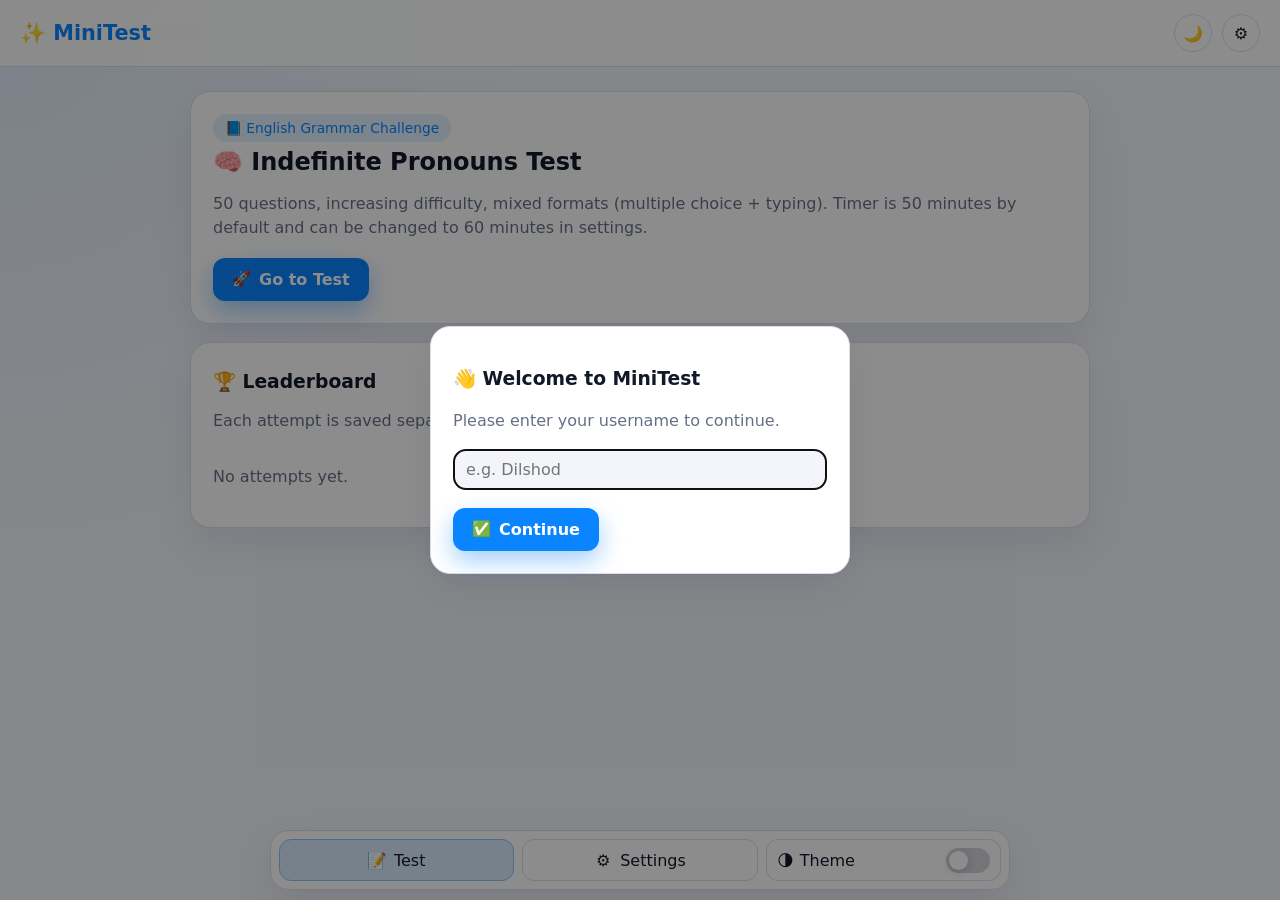
==== index.html @ 8e3eb208 "Add files via upload" ====
<!DOCTYPE html>
<html lang="en">
<head>
  <meta charset="UTF-8" />
  <meta name="viewport" content="width=device-width, initial-scale=1.0" />
  <title>MiniTest — Indefinite Pronouns</title>
  <link rel="stylesheet" href="style.css" />
</head>
<body>
  <header class="topbar">
    <h1 class="logo">✨ MiniTest</h1>
    <div class="topbar-actions">
      <button id="themeToggle" class="icon-btn theme-toggle" title="Toggle theme" aria-label="Toggle theme">
        <span id="themeToggleIcon">🌙</span>
      </button>
      <button id="settingsToggle" class="icon-btn" title="Settings" aria-label="Open settings">⚙️</button>
    </div>
  </header>

  <aside id="settingsPanel" class="settings-panel hidden" aria-hidden="true">
    <div class="settings-header">
      <h2>⚙️ Settings</h2>
      <button id="closeSettings" class="icon-btn" title="Close settings" aria-label="Close settings">✕</button>
    </div>
    <div class="settings">
      <div class="field">
        <label for="fontSize">Font size</label>
        <div class="row">
          <input id="fontSize" type="range" min="13" max="24" step="1" />
          <span id="fontSizeValue" class="value">16px</span>
        </div>
      </div>
      <div class="field">
        <label for="fontFamily">Font style</label>
        <select id="fontFamily">
          <option value="system-ui, sans-serif">System Sans</option>
          <option value="'Segoe UI', Tahoma, sans-serif">Segoe UI</option>
          <option value="-apple-system, BlinkMacSystemFont, 'SF Pro Display', sans-serif">iOS style</option>
          <option value="Georgia, 'Times New Roman', serif">Georgia</option>
        </select>
      </div>
      <div class="field">
        <label>Theme</label>
        <div class="ios-switch-row">
          <span>Light / Dark</span>
          <label class="ios-switch" for="themeSwitch">
            <input id="themeSwitch" type="checkbox" />
            <span class="ios-slider"></span>
          </label>
        </div>
      </div>
      <div class="field">
        <label for="quizDuration">Timer</label>
        <select id="quizDuration">
          <option value="50">50 minutes (default)</option>
          <option value="60">60 minutes</option>
        </select>
      </div>
      <button id="resetBtn" class="btn ghost">♻️ Reset Settings</button>
    </div>
  </aside>

  <main class="container">
    <section class="card hero-card">
      <p class="chip">📘 English Grammar Challenge</p>
      <h2>🧠 Indefinite Pronouns Test</h2>
      <p class="muted">
        50 questions, increasing difficulty, mixed formats (multiple choice + typing).
        Timer is 50 minutes by default and can be changed to 60 minutes in settings.
      </p>
      <div class="actions">
        <a href="test.html" class="btn primary"><span class="btn-icon">🚀</span> Go to Test</a>
      </div>
    </section>

    <section class="card">
      <h3>🏆 Leaderboard</h3>
      <p class="muted">Each attempt is saved separately with username, score, and finish time.</p>
      <div id="leaderboardList" class="leaderboard-list"></div>
    </section>
  </main>

  <div id="usernameModal" class="modal hidden" role="dialog" aria-modal="true" aria-labelledby="usernameTitle">
    <div class="modal-card">
      <h3 id="usernameTitle">👋 Welcome to MiniTest</h3>
      <p class="muted">Please enter your username to continue.</p>
      <input id="usernameInput" class="text-input" type="text" maxlength="24" placeholder="e.g. Dilshod" />
      <div class="actions">
        <button id="saveUsernameBtn" class="btn primary"><span class="btn-icon">✅</span> Continue</button>
      </div>
    </div>
  </div>

  <nav class="bottom-taskbar" aria-label="Quick actions">
    <a href="test.html" class="task-item active"><span class="task-ico">📝</span> Test</a>
    <button id="taskSettingsBtn" class="task-item" type="button"><span class="task-ico">⚙️</span> Settings</button>
    <div class="task-item task-theme">
      <span><span class="task-ico">🌗</span> Theme</span>
      <label class="ios-switch mini" for="taskThemeSwitch">
        <input id="taskThemeSwitch" type="checkbox" />
        <span class="ios-slider"></span>
      </label>
    </div>
  </nav>

  <script src="settings.js"></script>
</body>
</html>
---- style.css ----
:root {
  --bg: #f3f5fb;
  --surface: #ffffff;
  --text: #111827;
  --muted: #667085;
  --border: #d9deea;
  --primary: #0a84ff;
  --primary-hover: #0071e3;
  --accent: #16a34a;
  --shadow: 0 16px 40px rgba(8, 19, 45, 0.08);
  --radius: 20px;
  --font-size: 16px;
  --font-family: -apple-system, BlinkMacSystemFont, "SF Pro Display", "Segoe UI", sans-serif;
}

[data-theme="dark"] {
  --bg: #0b1220;
  --surface: #121b2e;
  --text: #f3f4f6;
  --muted: #99a6bf;
  --border: #2a3650;
  --primary: #4da3ff;
  --primary-hover: #77bbff;
  --accent: #4ade80;
  --shadow: 0 14px 40px rgba(0, 0, 0, 0.45);
}

* {
  box-sizing: border-box;
}

html, body {
  margin: 0;
  background: radial-gradient(circle at top left, rgba(10, 132, 255, 0.08), transparent 35%), var(--bg);
  color: var(--text);
  font-family: var(--font-family);
  font-size: var(--font-size);
  min-height: 100vh;
}

.topbar {
  display: flex;
  align-items: center;
  justify-content: space-between;
  padding: 14px 20px;
  position: sticky;
  top: 0;
  backdrop-filter: blur(14px);
  background: color-mix(in srgb, var(--surface) 88%, transparent);
  border-bottom: 1px solid var(--border);
  z-index: 12;
}

.topbar-actions {
  display: flex;
  align-items: center;
  gap: 10px;
}

.logo {
  margin: 0;
  font-size: 1.3rem;
  font-weight: 700;
  color: var(--primary);
  display: inline-flex;
  align-items: center;
  gap: 6px;
}

.logo-link {
  text-decoration: none;
}

.container {
  width: min(900px, 100% - 28px);
  margin: 24px auto 110px;
  display: grid;
  gap: 18px;
}

.card {
  background: var(--surface);
  border: 1px solid var(--border);
  border-radius: var(--radius);
  box-shadow: var(--shadow);
  padding: 22px;
  transition: transform 0.22s ease, box-shadow 0.22s ease, border-color 0.22s ease;
}

.card:hover {
  transform: translateY(-2px);
  box-shadow: 0 20px 44px rgba(8, 19, 45, 0.12);
}

.hero-card h2,
.card h2,
.card h3 {
  margin: 6px 0 8px;
}

.chip {
  display: inline-block;
  margin: 0;
  padding: 6px 12px;
  border-radius: 999px;
  background: color-mix(in srgb, var(--primary) 12%, var(--surface));
  color: var(--primary);
  font-size: 0.86rem;
}

.muted {
  color: var(--muted);
  line-height: 1.5;
}

.actions {
  display: flex;
  flex-wrap: wrap;
  gap: 10px;
  margin-top: 18px;
}

.btn, .icon-btn {
  border: 1px solid transparent;
  cursor: pointer;
  font: inherit;
}

.btn {
  display: inline-flex;
  align-items: center;
  justify-content: center;
  text-decoration: none;
  padding: 11px 18px;
  border-radius: 12px;
  font-weight: 600;
  transition: transform 0.16s ease, box-shadow 0.16s ease, background 0.16s ease;
  gap: 8px;
}

.btn-icon {
  font-size: 0.95em;
  line-height: 1;
}

.btn.primary {
  background: var(--primary);
  color: #fff;
  box-shadow: 0 10px 24px color-mix(in srgb, var(--primary) 38%, transparent);
}

.btn.primary:hover {
  background: var(--primary-hover);
}

.btn.ghost {
  background: transparent;
  border-color: var(--border);
  color: var(--text);
}

.btn.ghost:hover {
  background: color-mix(in srgb, var(--surface) 70%, var(--bg));
}

.btn:active {
  transform: translateY(1px) scale(0.99);
}

.icon-btn {
  width: 38px;
  height: 38px;
  border-radius: 50%;
  background: var(--surface);
  border-color: var(--border);
  color: var(--text);
  transition: transform 0.15s ease, background 0.15s ease, border-color 0.15s ease;
}

.icon-btn:hover {
  transform: translateY(-1px);
  border-color: color-mix(in srgb, var(--primary) 35%, var(--border));
  background: color-mix(in srgb, var(--surface) 84%, var(--primary));
}

.theme-toggle {
  font-size: 1rem;
}

.settings-panel {
  position: fixed;
  right: 14px;
  top: 64px;
  width: min(340px, calc(100% - 28px));
  background: var(--surface);
  border: 1px solid var(--border);
  border-radius: 20px;
  box-shadow: var(--shadow);
  padding: 14px;
  z-index: 20;
}

.settings-header {
  display: flex;
  justify-content: space-between;
  align-items: center;
}

.settings {
  display: grid;
  gap: 14px;
}

.field {
  display: grid;
  gap: 8px;
}

.field label, .small-label {
  color: var(--muted);
  font-size: 0.88rem;
  font-weight: 600;
}

.ios-switch-row {
  display: flex;
  justify-content: space-between;
  align-items: center;
  padding: 10px 12px;
  border: 1px solid var(--border);
  border-radius: 12px;
  background: var(--bg);
  color: var(--muted);
}

.ios-switch {
  position: relative;
  width: 52px;
  height: 30px;
  display: inline-flex;
}

.ios-switch.mini {
  width: 44px;
  height: 25px;
}

.ios-switch input {
  opacity: 0;
  width: 0;
  height: 0;
}

.ios-slider {
  position: absolute;
  inset: 0;
  border-radius: 999px;
  background: #d1d5db;
  transition: background 0.2s ease;
}

.ios-slider::before {
  content: "";
  position: absolute;
  width: 24px;
  height: 24px;
  left: 3px;
  top: 3px;
  border-radius: 50%;
  background: #fff;
  box-shadow: 0 2px 8px rgba(0, 0, 0, 0.18);
  transition: transform 0.2s ease;
}

.ios-switch.mini .ios-slider::before {
  width: 19px;
  height: 19px;
}

.ios-switch input:checked + .ios-slider {
  background: var(--primary);
}

.ios-switch input:checked + .ios-slider::before {
  transform: translateX(22px);
}

.ios-switch.mini input:checked + .ios-slider::before {
  transform: translateX(19px);
}

.row {
  display: flex;
  align-items: center;
  gap: 10px;
}

.value {
  width: 48px;
  text-align: right;
  color: var(--muted);
}

select,
.text-input,
input[type="range"] {
  width: 100%;
}

select,
.text-input {
  border: 1px solid var(--border);
  background: var(--bg);
  border-radius: 12px;
  padding: 10px 12px;
  color: var(--text);
  font: inherit;
}

input[type="range"] {
  accent-color: var(--primary);
}

.modal {
  position: fixed;
  inset: 0;
  background: rgba(0, 0, 0, 0.45);
  display: grid;
  place-items: center;
  z-index: 30;
  padding: 14px;
}

.modal-card {
  width: min(420px, 100%);
  background: var(--surface);
  border: 1px solid var(--border);
  border-radius: var(--radius);
  padding: 22px;
  box-shadow: var(--shadow);
}

.leaderboard-list {
  display: grid;
  gap: 10px;
  margin-top: 14px;
}

.leaderboard-item {
  border: 1px solid var(--border);
  border-radius: 14px;
  padding: 12px;
  background: color-mix(in srgb, var(--surface) 82%, var(--bg));
  transition: border-color 0.2s ease, transform 0.2s ease;
}

.leaderboard-item:hover {
  transform: translateY(-1px);
  border-color: color-mix(in srgb, var(--primary) 34%, var(--border));
}

.leaderboard-head {
  display: flex;
  justify-content: space-between;
  gap: 10px;
  flex-wrap: wrap;
}

.preview-list {
  max-height: 240px;
  overflow: auto;
  border: 1px solid var(--border);
  border-radius: 14px;
  padding: 12px;
  background: var(--bg);
}

.preview-item {
  padding: 8px 0;
  border-bottom: 1px dashed var(--border);
  color: var(--muted);
}

.preview-item:last-child {
  border-bottom: 0;
}

.quiz-header {
  display: flex;
  justify-content: space-between;
  align-items: center;
  margin-bottom: 8px;
}

.timer, .pill {
  border-radius: 999px;
  border: 1px solid var(--border);
  background: var(--bg);
  padding: 6px 12px;
  font-size: 0.9rem;
  color: var(--muted);
}

.quiz-meta {
  display: flex;
  flex-wrap: wrap;
  gap: 8px;
  margin: 14px 0;
}

.question {
  margin: 10px 0 6px;
  line-height: 1.5;
}

.options {
  list-style: none;
  margin: 14px 0;
  padding: 0;
  display: grid;
  gap: 10px;
}

.question-track {
  display: grid;
  grid-template-columns: repeat(10, minmax(0, 1fr));
  gap: 6px;
  margin-bottom: 14px;
}

.q-dot {
  border: 1px solid var(--border);
  background: var(--bg);
  color: var(--muted);
  border-radius: 9px;
  padding: 7px 0;
  text-align: center;
  font-size: 0.75rem;
  cursor: pointer;
}

.q-dot.current {
  border-color: var(--primary);
  background: color-mix(in srgb, var(--primary) 18%, var(--surface));
  color: var(--text);
}

.q-dot.answered {
  border-color: color-mix(in srgb, var(--accent) 40%, var(--border));
  background: color-mix(in srgb, var(--accent) 20%, var(--surface));
}

.options li {
  border: 2px solid var(--border);
  background: color-mix(in srgb, var(--surface) 84%, var(--bg));
  border-radius: 12px;
  padding: 12px;
  cursor: pointer;
  transition: border-color 0.15s ease, transform 0.15s ease, background 0.15s ease;
}

.options li:hover {
  transform: translateY(-1px);
  border-color: color-mix(in srgb, var(--primary) 35%, var(--border));
}

.options li.selected {
  border-color: var(--primary);
  background: color-mix(in srgb, var(--primary) 14%, var(--surface));
}

.bottom-taskbar {
  position: fixed;
  left: 50%;
  transform: translateX(-50%);
  bottom: 10px;
  width: min(740px, calc(100% - 20px));
  z-index: 25;
  border: 1px solid var(--border);
  background: color-mix(in srgb, var(--surface) 86%, transparent);
  backdrop-filter: blur(16px);
  border-radius: 18px;
  box-shadow: var(--shadow);
  padding: 8px;
  display: grid;
  grid-template-columns: 1fr 1fr 1fr;
  gap: 8px;
}

.task-item {
  border: 1px solid var(--border);
  background: var(--surface);
  color: var(--text);
  min-height: 42px;
  border-radius: 12px;
  text-decoration: none;
  display: inline-flex;
  align-items: center;
  justify-content: center;
  gap: 8px;
  font-weight: 600;
  font: inherit;
  cursor: pointer;
}

.task-ico {
  display: inline-flex;
  width: 18px;
  justify-content: center;
}

.task-item.active {
  border-color: color-mix(in srgb, var(--primary) 35%, var(--border));
  background: color-mix(in srgb, var(--primary) 16%, var(--surface));
}

.task-theme {
  justify-content: space-between;
  padding: 0 10px;
}

.score {
  color: var(--accent);
  font-size: 1.35rem;
  font-weight: 700;
}

.hidden {
  display: none !important;
}

@media (max-width: 900px) {
  .question-track {
    grid-template-columns: repeat(8, minmax(0, 1fr));
  }
}

@media (max-width: 640px) {
  .topbar {
    padding: 12px 14px;
  }

  .container {
    width: calc(100% - 18px);
    margin-top: 16px;
    gap: 14px;
  }

  .card {
    padding: 16px;
    border-radius: 16px;
  }

  .settings-panel {
    right: 9px;
    top: 58px;
    width: calc(100% - 18px);
    border-radius: 16px;
  }

  .actions {
    gap: 8px;
  }

  .btn {
    width: 100%;
  }

  .question-track {
    grid-template-columns: repeat(6, minmax(0, 1fr));
  }

  .bottom-taskbar {
    width: calc(100% - 12px);
    bottom: 6px;
    border-radius: 14px;
    padding: 6px;
    gap: 6px;
  }

  .task-item {
    min-height: 38px;
    font-size: 0.86rem;
  }
}
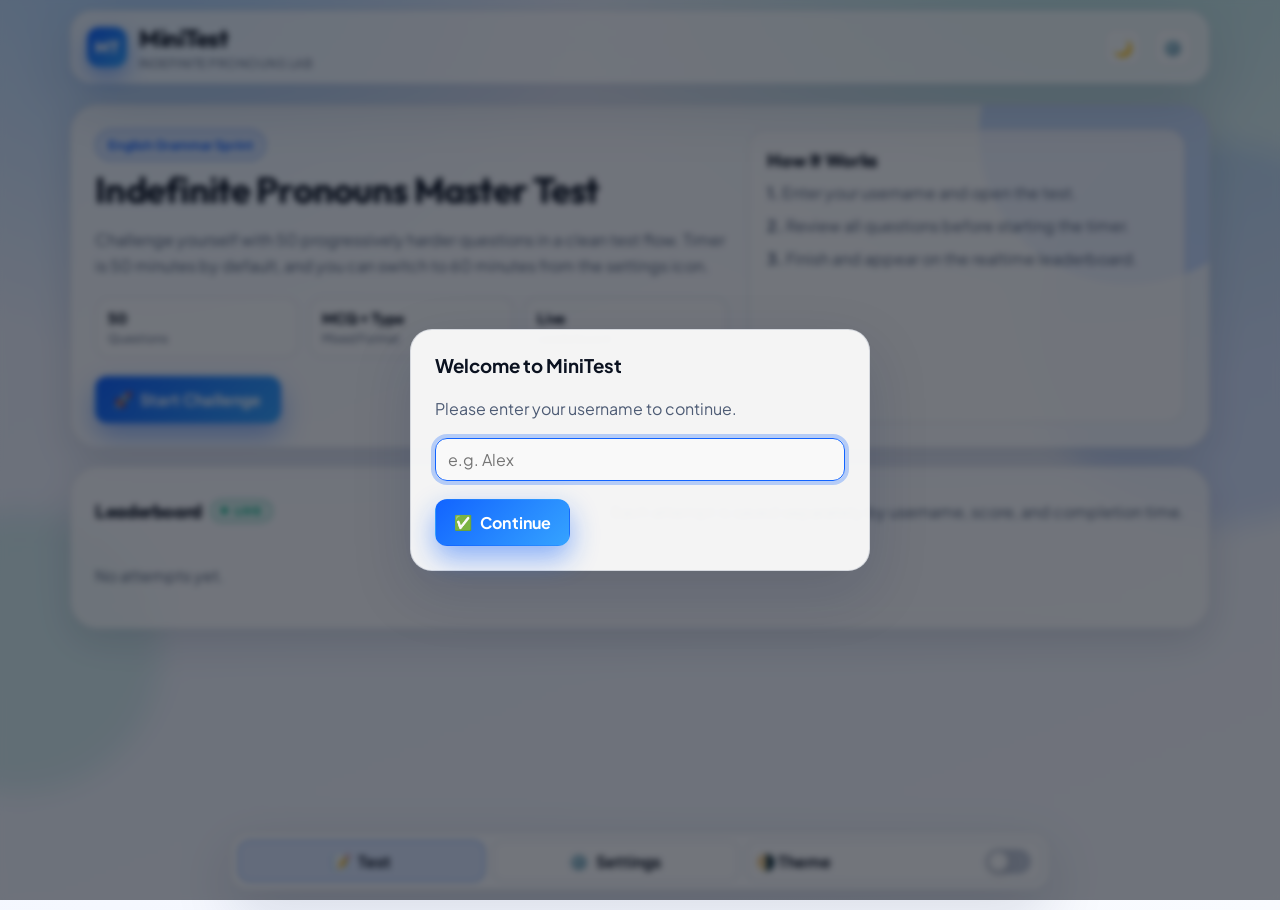
==== commit 6e7022fd: "Add files via upload" ====
--- a/index.html
+++ b/index.html
@@ -3,106 +3,145 @@
 <head>
   <meta charset="UTF-8" />
   <meta name="viewport" content="width=device-width, initial-scale=1.0" />
-  <title>MiniTest — Indefinite Pronouns</title>
+  <title>MiniTest - Indefinite Pronouns</title>
+  <link rel="preconnect" href="https://fonts.googleapis.com" />
+  <link rel="preconnect" href="https://fonts.gstatic.com" crossorigin />
+  <link href="https://fonts.googleapis.com/css2?family=Outfit:wght@500;600;700;800&family=Plus+Jakarta+Sans:wght@400;500;600;700&family=Source+Serif+4:opsz,wght@8..60,400;8..60,600&display=swap" rel="stylesheet" />
   <link rel="stylesheet" href="style.css" />
 </head>
 <body>
-  <header class="topbar">
-    <h1 class="logo">✨ MiniTest</h1>
-    <div class="topbar-actions">
-      <button id="themeToggle" class="icon-btn theme-toggle" title="Toggle theme" aria-label="Toggle theme">
-        <span id="themeToggleIcon">🌙</span>
-      </button>
-      <button id="settingsToggle" class="icon-btn" title="Settings" aria-label="Open settings">⚙️</button>
-    </div>
-  </header>
-
-  <aside id="settingsPanel" class="settings-panel hidden" aria-hidden="true">
-    <div class="settings-header">
-      <h2>⚙️ Settings</h2>
-      <button id="closeSettings" class="icon-btn" title="Close settings" aria-label="Close settings">✕</button>
-    </div>
-    <div class="settings">
-      <div class="field">
-        <label for="fontSize">Font size</label>
-        <div class="row">
-          <input id="fontSize" type="range" min="13" max="24" step="1" />
-          <span id="fontSizeValue" class="value">16px</span>
+  <div class="app-shell">
+    <header class="topbar">
+      <div class="brand-group">
+        <div class="logo-mark">MT</div>
+        <div>
+          <h1 class="logo">MiniTest</h1>
+          <p class="logo-sub">Indefinite Pronouns Lab</p>
         </div>
       </div>
-      <div class="field">
-        <label for="fontFamily">Font style</label>
-        <select id="fontFamily">
-          <option value="system-ui, sans-serif">System Sans</option>
-          <option value="'Segoe UI', Tahoma, sans-serif">Segoe UI</option>
-          <option value="-apple-system, BlinkMacSystemFont, 'SF Pro Display', sans-serif">iOS style</option>
-          <option value="Georgia, 'Times New Roman', serif">Georgia</option>
-        </select>
+      <div class="topbar-actions">
+        <button id="themeToggle" class="icon-btn theme-toggle" title="Toggle theme" aria-label="Toggle theme">
+          <span id="themeToggleIcon">🌙</span>
+        </button>
+        <button id="settingsToggle" class="icon-btn" title="Settings" aria-label="Open settings">⚙️</button>
       </div>
-      <div class="field">
-        <label>Theme</label>
-        <div class="ios-switch-row">
-          <span>Light / Dark</span>
-          <label class="ios-switch" for="themeSwitch">
-            <input id="themeSwitch" type="checkbox" />
-            <span class="ios-slider"></span>
-          </label>
+    </header>
+
+    <aside id="settingsPanel" class="settings-panel hidden" aria-hidden="true">
+      <div class="settings-header">
+        <h2>Settings</h2>
+        <button id="closeSettings" class="icon-btn" title="Close settings" aria-label="Close settings">✕</button>
+      </div>
+      <div class="settings">
+        <div class="field">
+          <label for="fontSize">Font size</label>
+          <div class="row">
+            <input id="fontSize" type="range" min="13" max="24" step="1" />
+            <span id="fontSizeValue" class="value">16px</span>
+          </div>
+        </div>
+        <div class="field">
+          <label for="fontFamily">Font style</label>
+          <select id="fontFamily">
+            <option value="'Plus Jakarta Sans', 'Segoe UI', sans-serif">Jakarta Sans</option>
+            <option value="'Outfit', 'Segoe UI', sans-serif">Outfit</option>
+            <option value="'Source Serif 4', Georgia, serif">Source Serif 4</option>
+          </select>
+        </div>
+        <div class="field">
+          <label>Theme</label>
+          <div class="ios-switch-row">
+            <span>Light / Dark</span>
+            <label class="ios-switch" for="themeSwitch">
+              <input id="themeSwitch" type="checkbox" />
+              <span class="ios-slider"></span>
+            </label>
+          </div>
+        </div>
+        <div class="field">
+          <label for="quizDuration">Timer</label>
+          <select id="quizDuration">
+            <option value="50">50 minutes (default)</option>
+            <option value="60">60 minutes</option>
+          </select>
+        </div>
+        <button id="resetBtn" class="btn ghost">Reset Settings</button>
+      </div>
+    </aside>
+
+    <main class="container">
+      <section class="card hero-card">
+        <div class="hero-layout">
+          <div class="hero-copy">
+            <p class="chip">English Grammar Sprint</p>
+            <h2>Indefinite Pronouns Master Test</h2>
+            <p class="muted">
+              Challenge yourself with 50 progressively harder questions in a clean test flow.
+              Timer is 50 minutes by default, and you can switch to 60 minutes from the settings icon.
+            </p>
+            <div class="hero-stats">
+              <div class="stat-pill">
+                <strong>50</strong>
+                <span>Questions</span>
+              </div>
+              <div class="stat-pill">
+                <strong>MCQ + Type</strong>
+                <span>Mixed Format</span>
+              </div>
+              <div class="stat-pill">
+                <strong>Live</strong>
+                <span>Leaderboard</span>
+              </div>
+            </div>
+            <div class="actions">
+              <a href="test.html" class="btn primary"><span class="btn-icon">🚀</span> Start Challenge</a>
+            </div>
+          </div>
+
+          <aside class="hero-panel">
+            <h3>How It Works</h3>
+            <div class="feature-list">
+              <p><strong>1.</strong> Enter your username and open the test.</p>
+              <p><strong>2.</strong> Review all questions before starting the timer.</p>
+              <p><strong>3.</strong> Finish and appear on the realtime leaderboard.</p>
+            </div>
+          </aside>
+        </div>
+      </section>
+
+      <section class="card leaderboard-card">
+        <div class="leaderboard-headline">
+          <h3 class="leaderboard-title">Leaderboard <span class="live-pill">LIVE</span></h3>
+          <span class="muted">Each attempt is saved separately by username, score, and completion time.</span>
+        </div>
+        <div id="leaderboardList" class="leaderboard-list"></div>
+      </section>
+    </main>
+
+    <div id="usernameModal" class="modal hidden" role="dialog" aria-modal="true" aria-labelledby="usernameTitle">
+      <div class="modal-card">
+        <h3 id="usernameTitle">Welcome to MiniTest</h3>
+        <p class="muted">Please enter your username to continue.</p>
+        <input id="usernameInput" class="text-input" type="text" maxlength="24" placeholder="e.g. Alex" />
+        <div class="actions">
+          <button id="saveUsernameBtn" class="btn primary"><span class="btn-icon">✅</span> Continue</button>
         </div>
       </div>
-      <div class="field">
-        <label for="quizDuration">Timer</label>
-        <select id="quizDuration">
-          <option value="50">50 minutes (default)</option>
-          <option value="60">60 minutes</option>
-        </select>
+    </div>
+
+    <nav class="bottom-taskbar" aria-label="Quick actions">
+      <a href="test.html" class="task-item active"><span class="task-ico">📝</span> Test</a>
+      <button id="taskSettingsBtn" class="task-item" type="button"><span class="task-ico">⚙️</span> Settings</button>
+      <div class="task-item task-theme">
+        <span><span class="task-ico">🌗</span> Theme</span>
+        <label class="ios-switch mini" for="taskThemeSwitch">
+          <input id="taskThemeSwitch" type="checkbox" />
+          <span class="ios-slider"></span>
+        </label>
       </div>
-      <button id="resetBtn" class="btn ghost">♻️ Reset Settings</button>
-    </div>
-  </aside>
-
-  <main class="container">
-    <section class="card hero-card">
-      <p class="chip">📘 English Grammar Challenge</p>
-      <h2>🧠 Indefinite Pronouns Test</h2>
-      <p class="muted">
-        50 questions, increasing difficulty, mixed formats (multiple choice + typing).
-        Timer is 50 minutes by default and can be changed to 60 minutes in settings.
-      </p>
-      <div class="actions">
-        <a href="test.html" class="btn primary"><span class="btn-icon">🚀</span> Go to Test</a>
-      </div>
-    </section>
-
-    <section class="card">
-      <h3>🏆 Leaderboard</h3>
-      <p class="muted">Each attempt is saved separately with username, score, and finish time.</p>
-      <div id="leaderboardList" class="leaderboard-list"></div>
-    </section>
-  </main>
-
-  <div id="usernameModal" class="modal hidden" role="dialog" aria-modal="true" aria-labelledby="usernameTitle">
-    <div class="modal-card">
-      <h3 id="usernameTitle">👋 Welcome to MiniTest</h3>
-      <p class="muted">Please enter your username to continue.</p>
-      <input id="usernameInput" class="text-input" type="text" maxlength="24" placeholder="e.g. Dilshod" />
-      <div class="actions">
-        <button id="saveUsernameBtn" class="btn primary"><span class="btn-icon">✅</span> Continue</button>
-      </div>
-    </div>
+    </nav>
   </div>
-
-  <nav class="bottom-taskbar" aria-label="Quick actions">
-    <a href="test.html" class="task-item active"><span class="task-ico">📝</span> Test</a>
-    <button id="taskSettingsBtn" class="task-item" type="button"><span class="task-ico">⚙️</span> Settings</button>
-    <div class="task-item task-theme">
-      <span><span class="task-ico">🌗</span> Theme</span>
-      <label class="ios-switch mini" for="taskThemeSwitch">
-        <input id="taskThemeSwitch" type="checkbox" />
-        <span class="ios-slider"></span>
-      </label>
-    </div>
-  </nav>
 
   <script src="settings.js"></script>
 </body>
-</html>
+</html>
--- a/style.css
+++ b/style.css
@@ -1,209 +1,385 @@
 :root {
-  --bg: #f3f5fb;
-  --surface: #ffffff;
-  --text: #111827;
-  --muted: #667085;
-  --border: #d9deea;
-  --primary: #0a84ff;
-  --primary-hover: #0071e3;
-  --accent: #16a34a;
-  --shadow: 0 16px 40px rgba(8, 19, 45, 0.08);
-  --radius: 20px;
+  --bg: #edf2ff;
+  --bg-soft: #f9fbff;
+  --surface: rgba(255, 255, 255, 0.78);
+  --surface-strong: #ffffff;
+  --surface-muted: rgba(255, 255, 255, 0.52);
+  --text: #0b1220;
+  --muted: #4e5c75;
+  --border: rgba(28, 53, 94, 0.14);
+  --primary: #1264ff;
+  --primary-2: #35a3ff;
+  --accent: #16b78d;
+  --warning: #f39a2f;
+  --danger: #dd4c51;
+  --ring: rgba(18, 100, 255, 0.28);
+  --radius-xl: 28px;
+  --radius-lg: 18px;
+  --radius-md: 14px;
+  --shadow-soft: 0 22px 60px rgba(12, 30, 66, 0.15);
+  --shadow-card: 0 14px 38px rgba(11, 25, 55, 0.12);
   --font-size: 16px;
-  --font-family: -apple-system, BlinkMacSystemFont, "SF Pro Display", "Segoe UI", sans-serif;
+  --font-family: "Plus Jakarta Sans", "Segoe UI", sans-serif;
+  --font-display: "Outfit", "Segoe UI", sans-serif;
 }
 
 [data-theme="dark"] {
-  --bg: #0b1220;
-  --surface: #121b2e;
-  --text: #f3f4f6;
-  --muted: #99a6bf;
-  --border: #2a3650;
-  --primary: #4da3ff;
-  --primary-hover: #77bbff;
-  --accent: #4ade80;
-  --shadow: 0 14px 40px rgba(0, 0, 0, 0.45);
+  --bg: #050b18;
+  --bg-soft: #0a1326;
+  --surface: rgba(12, 22, 42, 0.74);
+  --surface-strong: #101d34;
+  --surface-muted: rgba(21, 34, 58, 0.72);
+  --text: #eef4ff;
+  --muted: #a2b5d6;
+  --border: rgba(112, 151, 212, 0.24);
+  --primary: #5aa2ff;
+  --primary-2: #76d5ff;
+  --accent: #4ad8a4;
+  --warning: #f9ba52;
+  --danger: #ff7f8a;
+  --ring: rgba(102, 174, 255, 0.38);
+  --shadow-soft: 0 24px 66px rgba(0, 0, 0, 0.45);
+  --shadow-card: 0 16px 44px rgba(0, 0, 0, 0.35);
 }
 
 * {
   box-sizing: border-box;
 }
 
-html, body {
+html,
+body {
   margin: 0;
-  background: radial-gradient(circle at top left, rgba(10, 132, 255, 0.08), transparent 35%), var(--bg);
+  min-height: 100%;
   color: var(--text);
   font-family: var(--font-family);
   font-size: var(--font-size);
+  text-rendering: optimizeLegibility;
+  -webkit-font-smoothing: antialiased;
+}
+
+body {
+  background:
+    radial-gradient(circle at 12% -10%, rgba(53, 163, 255, 0.35), transparent 30%),
+    radial-gradient(circle at 86% -22%, rgba(22, 183, 141, 0.3), transparent 38%),
+    linear-gradient(158deg, var(--bg) 0%, var(--bg-soft) 100%);
+}
+
+body::before,
+body::after {
+  content: "";
+  position: fixed;
+  z-index: -1;
+  pointer-events: none;
+  border-radius: 999px;
+  filter: blur(14px);
+}
+
+body::before {
+  width: 380px;
+  height: 380px;
+  right: -130px;
+  top: 16vh;
+  background: color-mix(in srgb, var(--primary) 30%, transparent);
+  opacity: 0.42;
+}
+
+body::after {
+  width: 280px;
+  height: 280px;
+  left: -120px;
+  bottom: 12vh;
+  background: color-mix(in srgb, var(--accent) 34%, transparent);
+  opacity: 0.34;
+}
+
+.app-shell {
   min-height: 100vh;
 }
 
 .topbar {
-  display: flex;
-  align-items: center;
-  justify-content: space-between;
-  padding: 14px 20px;
   position: sticky;
   top: 0;
-  backdrop-filter: blur(14px);
-  background: color-mix(in srgb, var(--surface) 88%, transparent);
-  border-bottom: 1px solid var(--border);
-  z-index: 12;
-}
-
-.topbar-actions {
-  display: flex;
-  align-items: center;
-  gap: 10px;
+  z-index: 22;
+  margin: 10px auto 0;
+  width: min(1140px, calc(100% - 24px));
+  padding: 12px 16px;
+  display: flex;
+  align-items: center;
+  justify-content: space-between;
+  border: 1px solid var(--border);
+  border-radius: 22px;
+  background: color-mix(in srgb, var(--surface) 90%, transparent);
+  box-shadow: var(--shadow-soft);
+  backdrop-filter: blur(16px);
+}
+
+.brand-group {
+  display: inline-flex;
+  align-items: center;
+  gap: 12px;
+}
+
+.logo-link {
+  text-decoration: none;
+  color: inherit;
+}
+
+.logo-mark {
+  width: 40px;
+  height: 40px;
+  border-radius: 12px;
+  display: grid;
+  place-items: center;
+  font-family: var(--font-display);
+  font-weight: 800;
+  letter-spacing: 0.02em;
+  color: #fff;
+  background: linear-gradient(135deg, var(--primary), var(--primary-2));
+  box-shadow: 0 10px 22px color-mix(in srgb, var(--primary) 46%, transparent);
 }
 
 .logo {
   margin: 0;
-  font-size: 1.3rem;
-  font-weight: 700;
-  color: var(--primary);
+  font-family: var(--font-display);
+  font-size: clamp(1.18rem, 1rem + 0.8vw, 1.5rem);
+  font-weight: 750;
+  letter-spacing: -0.02em;
+}
+
+.logo-sub {
+  margin: 2px 0 0;
+  color: var(--muted);
+  font-size: 0.76rem;
+  letter-spacing: 0.04em;
+  text-transform: uppercase;
+}
+
+.topbar-actions {
   display: inline-flex;
   align-items: center;
-  gap: 6px;
-}
-
-.logo-link {
-  text-decoration: none;
+  gap: 10px;
 }
 
 .container {
-  width: min(900px, 100% - 28px);
-  margin: 24px auto 110px;
+  width: min(1140px, calc(100% - 24px));
+  margin: 20px auto 110px;
   display: grid;
   gap: 18px;
 }
 
 .card {
-  background: var(--surface);
-  border: 1px solid var(--border);
-  border-radius: var(--radius);
-  box-shadow: var(--shadow);
-  padding: 22px;
-  transition: transform 0.22s ease, box-shadow 0.22s ease, border-color 0.22s ease;
-}
-
-.card:hover {
-  transform: translateY(-2px);
-  box-shadow: 0 20px 44px rgba(8, 19, 45, 0.12);
-}
-
-.hero-card h2,
+  border: 1px solid var(--border);
+  border-radius: var(--radius-xl);
+  background: color-mix(in srgb, var(--surface) 92%, transparent);
+  box-shadow: var(--shadow-card);
+  backdrop-filter: blur(12px);
+  padding: 24px;
+}
+
+.hero-card {
+  overflow: hidden;
+  position: relative;
+}
+
+.hero-card::before {
+  content: "";
+  position: absolute;
+  width: 300px;
+  height: 300px;
+  top: -120px;
+  right: -70px;
+  border-radius: 999px;
+  background: color-mix(in srgb, var(--primary) 18%, transparent);
+}
+
+.hero-layout {
+  position: relative;
+  display: grid;
+  grid-template-columns: minmax(0, 1.45fr) minmax(260px, 1fr);
+  gap: 20px;
+}
+
+.hero-copy h2,
 .card h2,
 .card h3 {
-  margin: 6px 0 8px;
+  margin: 8px 0 10px;
+  font-family: var(--font-display);
+  letter-spacing: -0.02em;
+}
+
+.hero-copy h2 {
+  font-size: clamp(1.46rem, 1.06rem + 1.5vw, 2.25rem);
+  line-height: 1.18;
 }
 
 .chip {
-  display: inline-block;
+  display: inline-flex;
+  align-items: center;
+  gap: 8px;
   margin: 0;
-  padding: 6px 12px;
+  padding: 7px 12px;
   border-radius: 999px;
-  background: color-mix(in srgb, var(--primary) 12%, var(--surface));
+  border: 1px solid color-mix(in srgb, var(--primary) 35%, var(--border));
+  background: color-mix(in srgb, var(--primary) 12%, transparent);
   color: var(--primary);
-  font-size: 0.86rem;
+  font-size: 0.8rem;
+  font-weight: 700;
 }
 
 .muted {
   color: var(--muted);
-  line-height: 1.5;
+  line-height: 1.6;
+}
+
+.hero-stats {
+  margin-top: 18px;
+  display: grid;
+  grid-template-columns: repeat(3, minmax(0, 1fr));
+  gap: 10px;
+}
+
+.stat-pill {
+  border: 1px solid var(--border);
+  background: var(--surface-muted);
+  border-radius: 14px;
+  padding: 11px 12px;
+  display: grid;
+  gap: 2px;
+}
+
+.stat-pill strong {
+  font-family: var(--font-display);
+  font-size: 0.95rem;
+  letter-spacing: -0.01em;
+}
+
+.stat-pill span {
+  color: var(--muted);
+  font-size: 0.76rem;
+}
+
+.hero-panel {
+  border: 1px solid var(--border);
+  background: color-mix(in srgb, var(--surface-strong) 72%, transparent);
+  border-radius: var(--radius-lg);
+  padding: 18px;
+  align-self: stretch;
+}
+
+.hero-panel h3 {
+  margin-top: 0;
+}
+
+.feature-list {
+  display: grid;
+  gap: 12px;
+}
+
+.feature-list p {
+  margin: 0;
+  color: var(--muted);
 }
 
 .actions {
+  margin-top: 18px;
   display: flex;
   flex-wrap: wrap;
   gap: 10px;
-  margin-top: 18px;
-}
-
-.btn, .icon-btn {
+}
+
+.btn,
+.icon-btn {
   border: 1px solid transparent;
+  font: inherit;
   cursor: pointer;
-  font: inherit;
 }
 
 .btn {
+  text-decoration: none;
   display: inline-flex;
   align-items: center;
   justify-content: center;
-  text-decoration: none;
-  padding: 11px 18px;
+  gap: 8px;
+  padding: 12px 18px;
   border-radius: 12px;
-  font-weight: 600;
-  transition: transform 0.16s ease, box-shadow 0.16s ease, background 0.16s ease;
-  gap: 8px;
+  font-weight: 700;
+  letter-spacing: 0.01em;
+  transition: transform 0.16s ease, box-shadow 0.2s ease, border-color 0.2s ease, background 0.2s ease;
+}
+
+.btn.primary {
+  color: #fff;
+  background: linear-gradient(135deg, var(--primary) 0%, var(--primary-2) 100%);
+  box-shadow: 0 12px 28px color-mix(in srgb, var(--primary) 48%, transparent);
+}
+
+.btn.primary:hover {
+  transform: translateY(-1px);
+  box-shadow: 0 16px 30px color-mix(in srgb, var(--primary) 56%, transparent);
+}
+
+.btn.ghost {
+  color: var(--text);
+  border-color: var(--border);
+  background: var(--surface-muted);
+}
+
+.btn.ghost:hover {
+  transform: translateY(-1px);
+  border-color: color-mix(in srgb, var(--primary) 38%, var(--border));
+}
+
+.btn:active {
+  transform: translateY(0);
 }
 
 .btn-icon {
-  font-size: 0.95em;
+  font-size: 0.92em;
   line-height: 1;
 }
 
-.btn.primary {
-  background: var(--primary);
-  color: #fff;
-  box-shadow: 0 10px 24px color-mix(in srgb, var(--primary) 38%, transparent);
-}
-
-.btn.primary:hover {
-  background: var(--primary-hover);
-}
-
-.btn.ghost {
-  background: transparent;
+.icon-btn {
+  width: 40px;
+  height: 40px;
+  border-radius: 12px;
+  display: grid;
+  place-items: center;
+  background: var(--surface-muted);
   border-color: var(--border);
   color: var(--text);
-}
-
-.btn.ghost:hover {
-  background: color-mix(in srgb, var(--surface) 70%, var(--bg));
-}
-
-.btn:active {
-  transform: translateY(1px) scale(0.99);
-}
-
-.icon-btn {
-  width: 38px;
-  height: 38px;
-  border-radius: 50%;
-  background: var(--surface);
-  border-color: var(--border);
-  color: var(--text);
-  transition: transform 0.15s ease, background 0.15s ease, border-color 0.15s ease;
+  transition: transform 0.16s ease, border-color 0.16s ease, background 0.16s ease;
 }
 
 .icon-btn:hover {
   transform: translateY(-1px);
-  border-color: color-mix(in srgb, var(--primary) 35%, var(--border));
-  background: color-mix(in srgb, var(--surface) 84%, var(--primary));
-}
-
-.theme-toggle {
-  font-size: 1rem;
+  border-color: color-mix(in srgb, var(--primary) 48%, var(--border));
+  background: color-mix(in srgb, var(--primary) 15%, var(--surface-muted));
 }
 
 .settings-panel {
   position: fixed;
-  right: 14px;
-  top: 64px;
-  width: min(340px, calc(100% - 28px));
-  background: var(--surface);
-  border: 1px solid var(--border);
-  border-radius: 20px;
-  box-shadow: var(--shadow);
-  padding: 14px;
-  z-index: 20;
+  top: 82px;
+  right: 12px;
+  z-index: 40;
+  width: min(360px, calc(100% - 24px));
+  border: 1px solid var(--border);
+  border-radius: 22px;
+  background: color-mix(in srgb, var(--surface-strong) 82%, transparent);
+  box-shadow: var(--shadow-soft);
+  backdrop-filter: blur(18px);
+  padding: 16px;
 }
 
 .settings-header {
   display: flex;
   justify-content: space-between;
   align-items: center;
+  margin-bottom: 8px;
+}
+
+.settings-header h2 {
+  margin: 0;
+  font-size: 1.1rem;
 }
 
 .settings {
@@ -216,21 +392,63 @@
   gap: 8px;
 }
 
-.field label, .small-label {
-  color: var(--muted);
-  font-size: 0.88rem;
+.field label,
+.small-label {
+  font-size: 0.82rem;
+  color: var(--muted);
+  font-weight: 700;
+}
+
+.row {
+  display: flex;
+  align-items: center;
+  gap: 10px;
+}
+
+.value {
+  width: 52px;
+  text-align: right;
+  color: var(--muted);
   font-weight: 600;
 }
 
+select,
+.text-input,
+input[type="range"] {
+  width: 100%;
+}
+
+select,
+.text-input {
+  border: 1px solid var(--border);
+  border-radius: 12px;
+  background: color-mix(in srgb, var(--surface-muted) 84%, transparent);
+  color: var(--text);
+  font: inherit;
+  padding: 10px 12px;
+  outline: none;
+  transition: border-color 0.16s ease, box-shadow 0.16s ease;
+}
+
+select:focus,
+.text-input:focus {
+  border-color: var(--primary);
+  box-shadow: 0 0 0 4px var(--ring);
+}
+
+input[type="range"] {
+  accent-color: var(--primary);
+}
+
 .ios-switch-row {
+  border: 1px solid var(--border);
+  border-radius: 12px;
+  background: color-mix(in srgb, var(--surface-muted) 82%, transparent);
+  padding: 9px 12px;
+  color: var(--muted);
   display: flex;
   justify-content: space-between;
   align-items: center;
-  padding: 10px 12px;
-  border: 1px solid var(--border);
-  border-radius: 12px;
-  background: var(--bg);
-  color: var(--muted);
 }
 
 .ios-switch {
@@ -241,21 +459,21 @@
 }
 
 .ios-switch.mini {
-  width: 44px;
+  width: 45px;
   height: 25px;
 }
 
 .ios-switch input {
-  opacity: 0;
   width: 0;
   height: 0;
+  opacity: 0;
 }
 
 .ios-slider {
   position: absolute;
   inset: 0;
   border-radius: 999px;
-  background: #d1d5db;
+  background: rgba(124, 141, 170, 0.46);
   transition: background 0.2s ease;
 }
 
@@ -266,9 +484,9 @@
   height: 24px;
   left: 3px;
   top: 3px;
-  border-radius: 50%;
+  border-radius: 999px;
   background: #fff;
-  box-shadow: 0 2px 8px rgba(0, 0, 0, 0.18);
+  box-shadow: 0 2px 10px rgba(0, 0, 0, 0.2);
   transition: transform 0.2s ease;
 }
 
@@ -286,187 +504,266 @@
 }
 
 .ios-switch.mini input:checked + .ios-slider::before {
-  transform: translateX(19px);
-}
-
-.row {
-  display: flex;
-  align-items: center;
-  gap: 10px;
-}
-
-.value {
-  width: 48px;
-  text-align: right;
-  color: var(--muted);
-}
-
-select,
-.text-input,
-input[type="range"] {
-  width: 100%;
-}
-
-select,
-.text-input {
-  border: 1px solid var(--border);
-  background: var(--bg);
-  border-radius: 12px;
-  padding: 10px 12px;
-  color: var(--text);
-  font: inherit;
-}
-
-input[type="range"] {
-  accent-color: var(--primary);
+  transform: translateX(20px);
 }
 
 .modal {
   position: fixed;
   inset: 0;
-  background: rgba(0, 0, 0, 0.45);
+  z-index: 80;
   display: grid;
   place-items: center;
-  z-index: 30;
   padding: 14px;
+  background: rgba(4, 10, 20, 0.56);
+  backdrop-filter: blur(3px);
 }
 
 .modal-card {
-  width: min(420px, 100%);
-  background: var(--surface);
-  border: 1px solid var(--border);
-  border-radius: var(--radius);
-  padding: 22px;
-  box-shadow: var(--shadow);
+  width: min(460px, 100%);
+  border: 1px solid var(--border);
+  border-radius: 22px;
+  padding: 24px;
+  background: color-mix(in srgb, var(--surface-strong) 92%, transparent);
+  box-shadow: var(--shadow-soft);
+}
+
+.modal-card h3 {
+  margin-top: 0;
+}
+
+.leaderboard-card {
+  overflow: hidden;
+}
+
+.leaderboard-headline {
+  display: flex;
+  flex-wrap: wrap;
+  gap: 10px;
+  justify-content: space-between;
+  align-items: center;
+}
+
+.leaderboard-title {
+  margin: 0;
+  display: inline-flex;
+  align-items: center;
+  gap: 8px;
+}
+
+.live-pill {
+  display: inline-flex;
+  align-items: center;
+  gap: 7px;
+  font-size: 0.7rem;
+  font-weight: 800;
+  letter-spacing: 0.06em;
+  color: var(--accent);
+  border: 1px solid color-mix(in srgb, var(--accent) 44%, var(--border));
+  background: color-mix(in srgb, var(--accent) 14%, transparent);
+  border-radius: 999px;
+  padding: 4px 10px;
+}
+
+.live-pill::before {
+  content: "";
+  width: 7px;
+  height: 7px;
+  border-radius: 999px;
+  background: var(--accent);
+  box-shadow: 0 0 0 0 color-mix(in srgb, var(--accent) 40%, transparent);
+  animation: pulseLive 1.8s infinite;
+}
+
+@keyframes pulseLive {
+  0% {
+    box-shadow: 0 0 0 0 color-mix(in srgb, var(--accent) 40%, transparent);
+  }
+  70% {
+    box-shadow: 0 0 0 9px transparent;
+  }
+  100% {
+    box-shadow: 0 0 0 0 transparent;
+  }
 }
 
 .leaderboard-list {
+  margin-top: 14px;
   display: grid;
   gap: 10px;
-  margin-top: 14px;
 }
 
 .leaderboard-item {
   border: 1px solid var(--border);
   border-radius: 14px;
   padding: 12px;
-  background: color-mix(in srgb, var(--surface) 82%, var(--bg));
-  transition: border-color 0.2s ease, transform 0.2s ease;
+  background: color-mix(in srgb, var(--surface-muted) 82%, transparent);
+  transition: transform 0.18s ease, border-color 0.18s ease, background 0.18s ease;
 }
 
 .leaderboard-item:hover {
   transform: translateY(-1px);
-  border-color: color-mix(in srgb, var(--primary) 34%, var(--border));
+  border-color: color-mix(in srgb, var(--primary) 42%, var(--border));
+  background: color-mix(in srgb, var(--primary) 9%, var(--surface-muted));
 }
 
 .leaderboard-head {
   display: flex;
+  align-items: center;
   justify-content: space-between;
   gap: 10px;
   flex-wrap: wrap;
 }
 
+.prestart-card {
+  display: grid;
+  gap: 16px;
+}
+
+.prestart-header {
+  display: flex;
+  flex-wrap: wrap;
+  gap: 14px;
+  justify-content: space-between;
+  align-items: flex-start;
+}
+
+.quiz-meta {
+  display: flex;
+  flex-wrap: wrap;
+  gap: 8px;
+}
+
+.pill,
+.timer,
+.progress {
+  border: 1px solid var(--border);
+  border-radius: 999px;
+  background: color-mix(in srgb, var(--surface-muted) 90%, transparent);
+  color: var(--muted);
+  padding: 6px 12px;
+  font-size: 0.83rem;
+  font-weight: 700;
+}
+
 .preview-list {
-  max-height: 240px;
+  max-height: 330px;
   overflow: auto;
   border: 1px solid var(--border);
-  border-radius: 14px;
-  padding: 12px;
-  background: var(--bg);
+  border-radius: var(--radius-lg);
+  padding: 10px 14px;
+  background: color-mix(in srgb, var(--surface-muted) 85%, transparent);
 }
 
 .preview-item {
-  padding: 8px 0;
-  border-bottom: 1px dashed var(--border);
-  color: var(--muted);
+  margin: 0;
+  padding: 9px 0;
+  border-bottom: 1px dashed color-mix(in srgb, var(--border) 78%, transparent);
+  color: var(--muted);
+  font-size: 0.92rem;
+  line-height: 1.45;
 }
 
 .preview-item:last-child {
   border-bottom: 0;
 }
 
+.quiz-card {
+  display: grid;
+  gap: 14px;
+}
+
 .quiz-header {
   display: flex;
   justify-content: space-between;
   align-items: center;
-  margin-bottom: 8px;
-}
-
-.timer, .pill {
-  border-radius: 999px;
-  border: 1px solid var(--border);
-  background: var(--bg);
-  padding: 6px 12px;
-  font-size: 0.9rem;
-  color: var(--muted);
-}
-
-.quiz-meta {
-  display: flex;
-  flex-wrap: wrap;
-  gap: 8px;
-  margin: 14px 0;
+  gap: 12px;
+}
+
+.question-track {
+  display: grid;
+  grid-template-columns: repeat(10, minmax(0, 1fr));
+  gap: 7px;
+}
+
+.q-dot {
+  border: 1px solid var(--border);
+  border-radius: 9px;
+  background: color-mix(in srgb, var(--surface-muted) 85%, transparent);
+  color: var(--muted);
+  text-align: center;
+  padding: 7px 0;
+  font-size: 0.74rem;
+  font-weight: 700;
+  cursor: pointer;
+  transition: border-color 0.16s ease, transform 0.16s ease, background 0.16s ease;
+}
+
+.q-dot:hover {
+  transform: translateY(-1px);
+  border-color: color-mix(in srgb, var(--primary) 40%, var(--border));
+}
+
+.q-dot.current {
+  color: #fff;
+  border-color: transparent;
+  background: linear-gradient(130deg, var(--primary), var(--primary-2));
+}
+
+.q-dot.answered {
+  border-color: color-mix(in srgb, var(--accent) 52%, var(--border));
+  background: color-mix(in srgb, var(--accent) 16%, var(--surface-muted));
+  color: color-mix(in srgb, var(--accent) 86%, var(--text));
 }
 
 .question {
-  margin: 10px 0 6px;
-  line-height: 1.5;
+  margin: 0;
+  font-size: clamp(1.1rem, 0.95rem + 0.9vw, 1.45rem);
+  line-height: 1.4;
 }
 
 .options {
   list-style: none;
-  margin: 14px 0;
+  margin: 0;
   padding: 0;
   display: grid;
   gap: 10px;
 }
 
-.question-track {
-  display: grid;
-  grid-template-columns: repeat(10, minmax(0, 1fr));
-  gap: 6px;
-  margin-bottom: 14px;
-}
-
-.q-dot {
-  border: 1px solid var(--border);
-  background: var(--bg);
-  color: var(--muted);
-  border-radius: 9px;
-  padding: 7px 0;
-  text-align: center;
-  font-size: 0.75rem;
+.options li {
+  border: 1px solid var(--border);
+  border-radius: 14px;
+  background: color-mix(in srgb, var(--surface-muted) 88%, transparent);
+  padding: 13px 14px;
   cursor: pointer;
-}
-
-.q-dot.current {
-  border-color: var(--primary);
-  background: color-mix(in srgb, var(--primary) 18%, var(--surface));
-  color: var(--text);
-}
-
-.q-dot.answered {
-  border-color: color-mix(in srgb, var(--accent) 40%, var(--border));
-  background: color-mix(in srgb, var(--accent) 20%, var(--surface));
-}
-
-.options li {
-  border: 2px solid var(--border);
-  background: color-mix(in srgb, var(--surface) 84%, var(--bg));
-  border-radius: 12px;
-  padding: 12px;
-  cursor: pointer;
-  transition: border-color 0.15s ease, transform 0.15s ease, background 0.15s ease;
+  font-weight: 600;
+  transition: transform 0.16s ease, border-color 0.16s ease, background 0.16s ease, box-shadow 0.16s ease;
 }
 
 .options li:hover {
   transform: translateY(-1px);
-  border-color: color-mix(in srgb, var(--primary) 35%, var(--border));
+  border-color: color-mix(in srgb, var(--primary) 48%, var(--border));
+  box-shadow: 0 8px 18px color-mix(in srgb, var(--primary) 16%, transparent);
 }
 
 .options li.selected {
   border-color: var(--primary);
-  background: color-mix(in srgb, var(--primary) 14%, var(--surface));
+  background: color-mix(in srgb, var(--primary) 15%, var(--surface-muted));
+}
+
+#textAnswerWrap {
+  display: grid;
+  gap: 7px;
+}
+
+.result-card {
+  text-align: center;
+}
+
+.score {
+  margin: 8px 0 4px;
+  font-family: var(--font-display);
+  font-size: clamp(1.8rem, 1.45rem + 1.2vw, 2.5rem);
+  color: color-mix(in srgb, var(--accent) 70%, var(--primary));
 }
 
 .bottom-taskbar {
@@ -474,33 +771,43 @@
   left: 50%;
   transform: translateX(-50%);
   bottom: 10px;
-  width: min(740px, calc(100% - 20px));
-  z-index: 25;
-  border: 1px solid var(--border);
-  background: color-mix(in srgb, var(--surface) 86%, transparent);
-  backdrop-filter: blur(16px);
+  width: min(820px, calc(100% - 18px));
+  z-index: 30;
   border-radius: 18px;
-  box-shadow: var(--shadow);
-  padding: 8px;
-  display: grid;
-  grid-template-columns: 1fr 1fr 1fr;
-  gap: 8px;
+  border: 1px solid var(--border);
+  background: color-mix(in srgb, var(--surface) 88%, transparent);
+  box-shadow: var(--shadow-soft);
+  backdrop-filter: blur(15px);
+  padding: 7px;
+  display: grid;
+  grid-template-columns: 1fr 1fr 1.2fr;
+  gap: 7px;
 }
 
 .task-item {
-  border: 1px solid var(--border);
-  background: var(--surface);
-  color: var(--text);
   min-height: 42px;
   border-radius: 12px;
+  border: 1px solid var(--border);
+  background: color-mix(in srgb, var(--surface-muted) 88%, transparent);
+  color: var(--text);
   text-decoration: none;
+  font: inherit;
+  font-weight: 700;
   display: inline-flex;
   align-items: center;
   justify-content: center;
   gap: 8px;
-  font-weight: 600;
-  font: inherit;
   cursor: pointer;
+}
+
+.task-item.active {
+  border-color: color-mix(in srgb, var(--primary) 45%, var(--border));
+  background: color-mix(in srgb, var(--primary) 14%, var(--surface-muted));
+}
+
+.task-theme {
+  justify-content: space-between;
+  padding: 0 10px;
 }
 
 .task-ico {
@@ -509,77 +816,82 @@
   justify-content: center;
 }
 
-.task-item.active {
-  border-color: color-mix(in srgb, var(--primary) 35%, var(--border));
-  background: color-mix(in srgb, var(--primary) 16%, var(--surface));
-}
-
-.task-theme {
-  justify-content: space-between;
-  padding: 0 10px;
-}
-
-.score {
-  color: var(--accent);
-  font-size: 1.35rem;
-  font-weight: 700;
-}
-
 .hidden {
   display: none !important;
 }
 
-@media (max-width: 900px) {
+@media (max-width: 980px) {
+  .hero-layout {
+    grid-template-columns: 1fr;
+  }
+
+  .hero-panel {
+    order: -1;
+  }
+
   .question-track {
     grid-template-columns: repeat(8, minmax(0, 1fr));
   }
 }
 
-@media (max-width: 640px) {
+@media (max-width: 700px) {
   .topbar {
-    padding: 12px 14px;
+    width: calc(100% - 12px);
+    margin-top: 6px;
+    border-radius: 16px;
+    padding: 10px 11px;
+  }
+
+  .logo-sub {
+    display: none;
   }
 
   .container {
-    width: calc(100% - 18px);
-    margin-top: 16px;
-    gap: 14px;
+    width: calc(100% - 12px);
+    margin-top: 12px;
+    gap: 12px;
   }
 
   .card {
     padding: 16px;
-    border-radius: 16px;
-  }
-
-  .settings-panel {
-    right: 9px;
-    top: 58px;
-    width: calc(100% - 18px);
-    border-radius: 16px;
+    border-radius: 18px;
+  }
+
+  .hero-stats {
+    grid-template-columns: 1fr;
   }
 
   .actions {
-    gap: 8px;
+    display: grid;
+    grid-template-columns: 1fr;
   }
 
   .btn {
     width: 100%;
   }
 
+  .settings-panel {
+    top: 64px;
+    right: 6px;
+    width: calc(100% - 12px);
+    border-radius: 18px;
+  }
+
   .question-track {
     grid-template-columns: repeat(6, minmax(0, 1fr));
   }
 
   .bottom-taskbar {
-    width: calc(100% - 12px);
-    bottom: 6px;
+    width: calc(100% - 8px);
+    bottom: 4px;
     border-radius: 14px;
+    grid-template-columns: 1fr 1fr 1fr;
+    gap: 6px;
     padding: 6px;
-    gap: 6px;
   }
 
   .task-item {
-    min-height: 38px;
-    font-size: 0.86rem;
-  }
-}
+    min-height: 37px;
+    font-size: 0.84rem;
+  }
+}
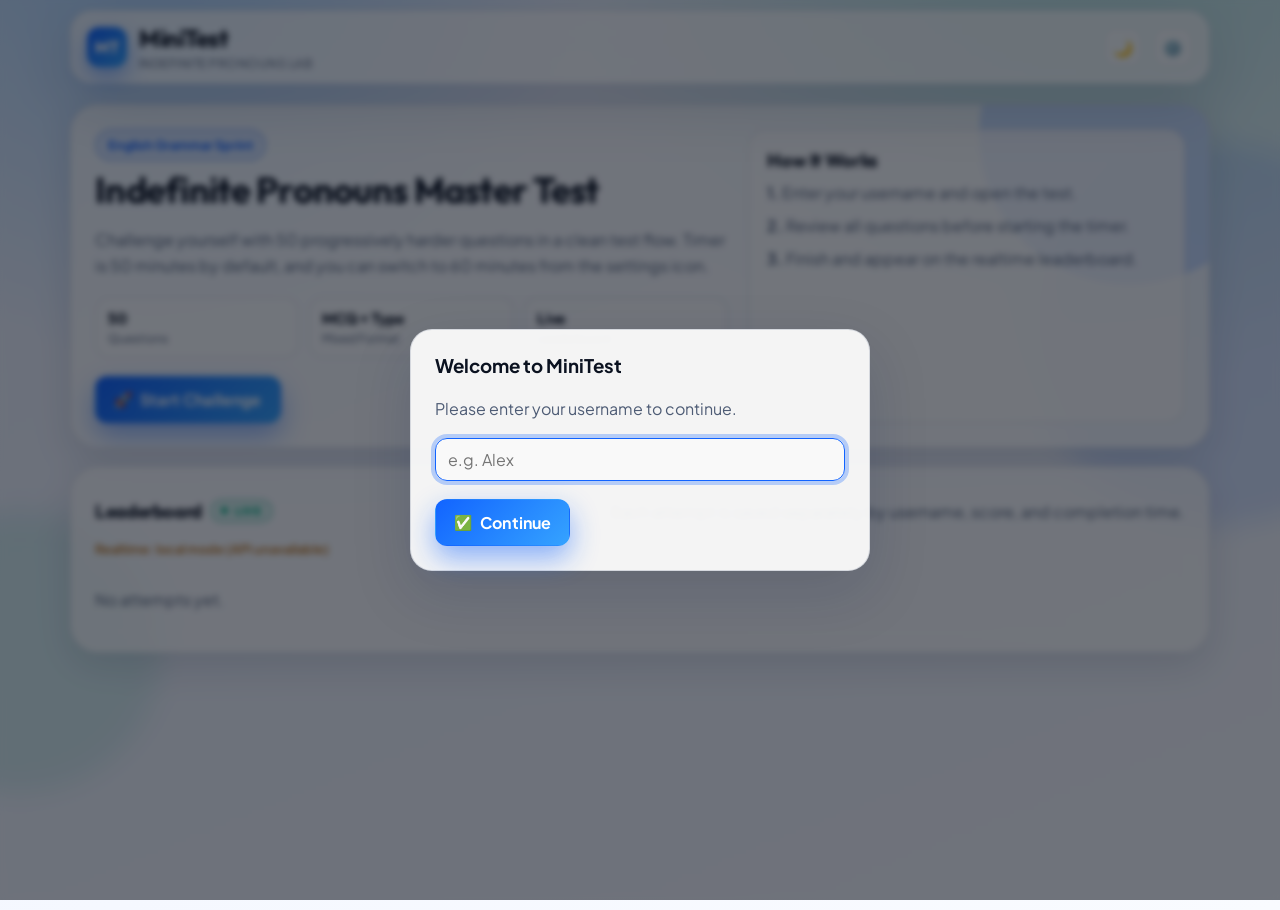
==== commit e4936b7d: "Add files via upload" ====
--- a/index.html
+++ b/index.html
@@ -114,6 +114,7 @@
           <h3 class="leaderboard-title">Leaderboard <span class="live-pill">LIVE</span></h3>
           <span class="muted">Each attempt is saved separately by username, score, and completion time.</span>
         </div>
+        <p id="leaderboardStatus" class="lb-status">Connecting realtime leaderboard...</p>
         <div id="leaderboardList" class="leaderboard-list"></div>
       </section>
     </main>
@@ -129,19 +130,10 @@
       </div>
     </div>
 
-    <nav class="bottom-taskbar" aria-label="Quick actions">
-      <a href="test.html" class="task-item active"><span class="task-ico">📝</span> Test</a>
-      <button id="taskSettingsBtn" class="task-item" type="button"><span class="task-ico">⚙️</span> Settings</button>
-      <div class="task-item task-theme">
-        <span><span class="task-ico">🌗</span> Theme</span>
-        <label class="ios-switch mini" for="taskThemeSwitch">
-          <input id="taskThemeSwitch" type="checkbox" />
-          <span class="ios-slider"></span>
-        </label>
-      </div>
-    </nav>
   </div>
 
+  <script src="realtime-config.js"></script>
+  <script src="leaderboard-realtime.js"></script>
   <script src="settings.js"></script>
 </body>
-</html>
+</html>
--- a/style.css
+++ b/style.css
@@ -162,7 +162,7 @@
 
 .container {
   width: min(1140px, calc(100% - 24px));
-  margin: 20px auto 110px;
+  margin: 20px auto 26px;
   display: grid;
   gap: 18px;
 }
@@ -543,6 +543,21 @@
   align-items: center;
 }
 
+.lb-status {
+  margin: 8px 0 0;
+  font-size: 0.8rem;
+  font-weight: 700;
+  color: var(--muted);
+}
+
+.lb-status.online {
+  color: color-mix(in srgb, var(--accent) 84%, var(--text));
+}
+
+.lb-status.local {
+  color: color-mix(in srgb, var(--warning) 78%, var(--text));
+}
+
 .leaderboard-title {
   margin: 0;
   display: inline-flex;
@@ -766,56 +781,6 @@
   color: color-mix(in srgb, var(--accent) 70%, var(--primary));
 }
 
-.bottom-taskbar {
-  position: fixed;
-  left: 50%;
-  transform: translateX(-50%);
-  bottom: 10px;
-  width: min(820px, calc(100% - 18px));
-  z-index: 30;
-  border-radius: 18px;
-  border: 1px solid var(--border);
-  background: color-mix(in srgb, var(--surface) 88%, transparent);
-  box-shadow: var(--shadow-soft);
-  backdrop-filter: blur(15px);
-  padding: 7px;
-  display: grid;
-  grid-template-columns: 1fr 1fr 1.2fr;
-  gap: 7px;
-}
-
-.task-item {
-  min-height: 42px;
-  border-radius: 12px;
-  border: 1px solid var(--border);
-  background: color-mix(in srgb, var(--surface-muted) 88%, transparent);
-  color: var(--text);
-  text-decoration: none;
-  font: inherit;
-  font-weight: 700;
-  display: inline-flex;
-  align-items: center;
-  justify-content: center;
-  gap: 8px;
-  cursor: pointer;
-}
-
-.task-item.active {
-  border-color: color-mix(in srgb, var(--primary) 45%, var(--border));
-  background: color-mix(in srgb, var(--primary) 14%, var(--surface-muted));
-}
-
-.task-theme {
-  justify-content: space-between;
-  padding: 0 10px;
-}
-
-.task-ico {
-  display: inline-flex;
-  width: 18px;
-  justify-content: center;
-}
-
 .hidden {
   display: none !important;
 }
@@ -881,17 +846,4 @@
     grid-template-columns: repeat(6, minmax(0, 1fr));
   }
 
-  .bottom-taskbar {
-    width: calc(100% - 8px);
-    bottom: 4px;
-    border-radius: 14px;
-    grid-template-columns: 1fr 1fr 1fr;
-    gap: 6px;
-    padding: 6px;
-  }
-
-  .task-item {
-    min-height: 37px;
-    font-size: 0.84rem;
-  }
-}
+}
